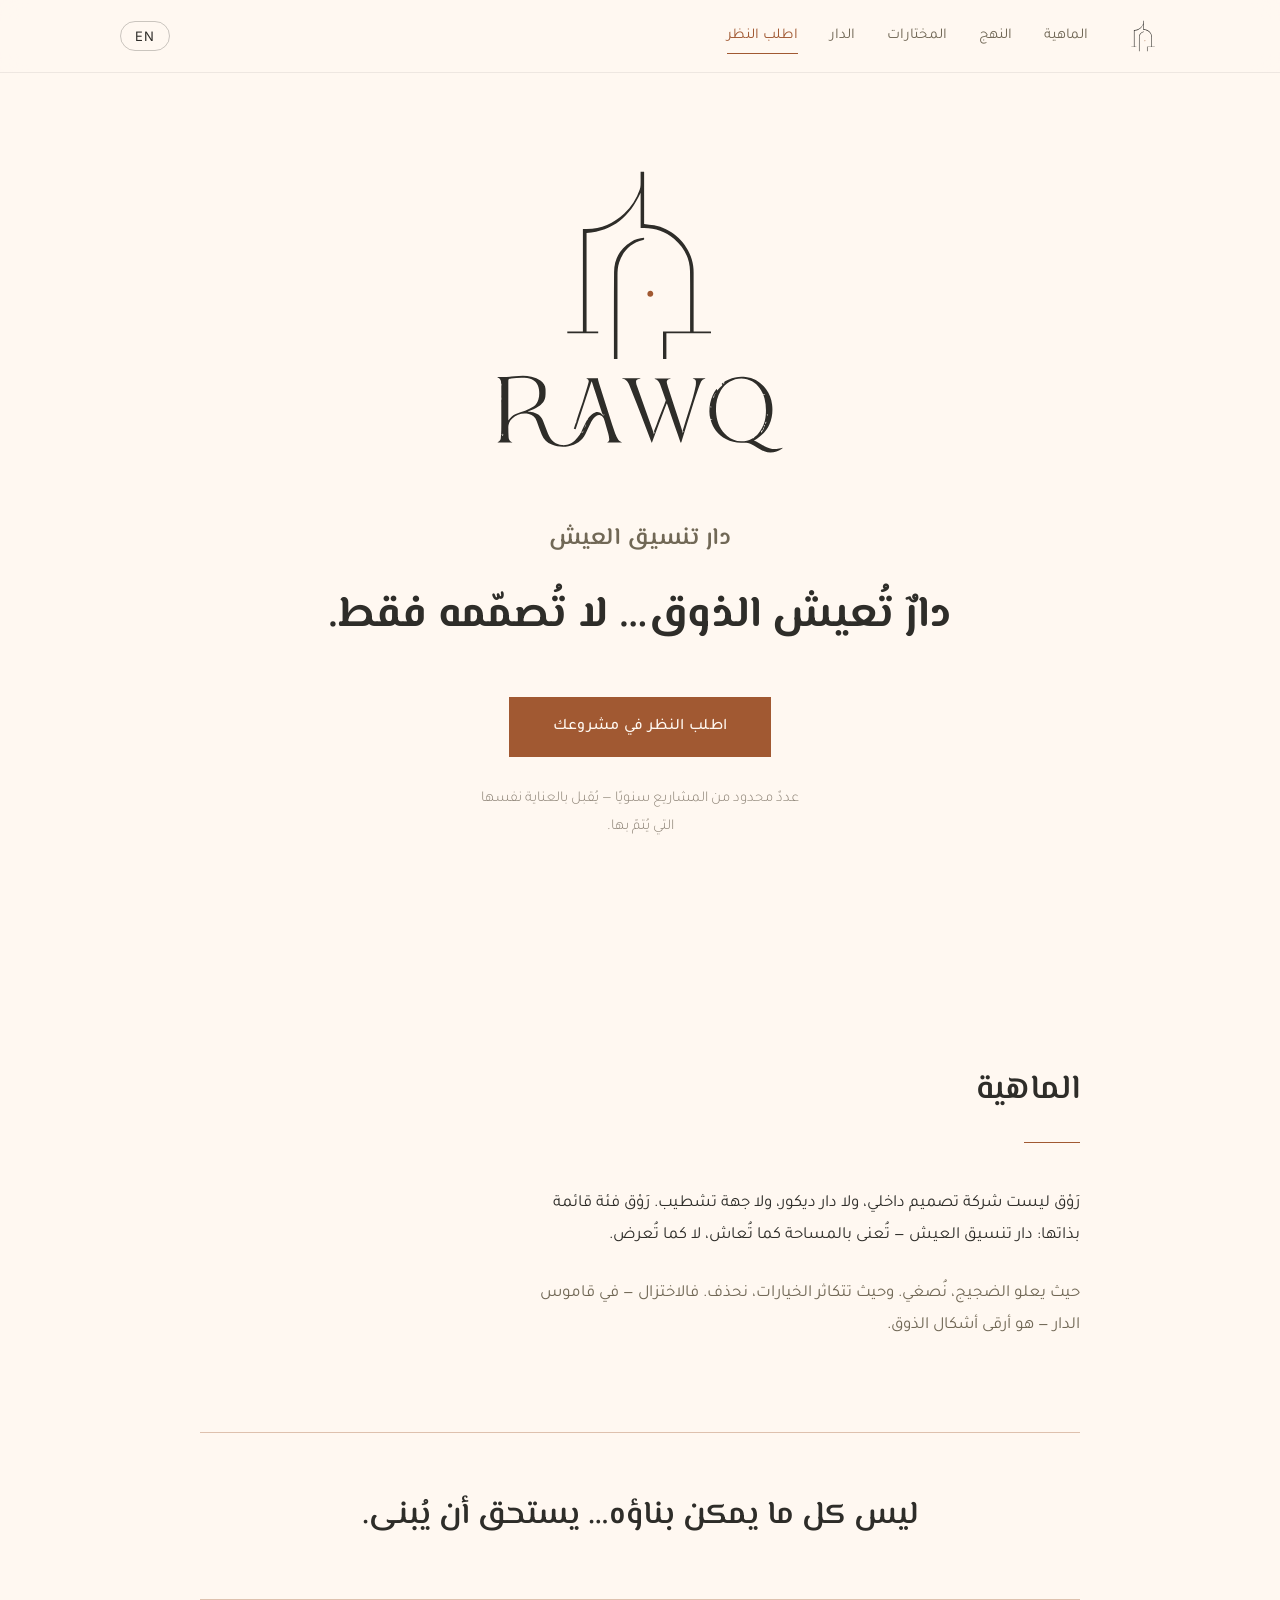
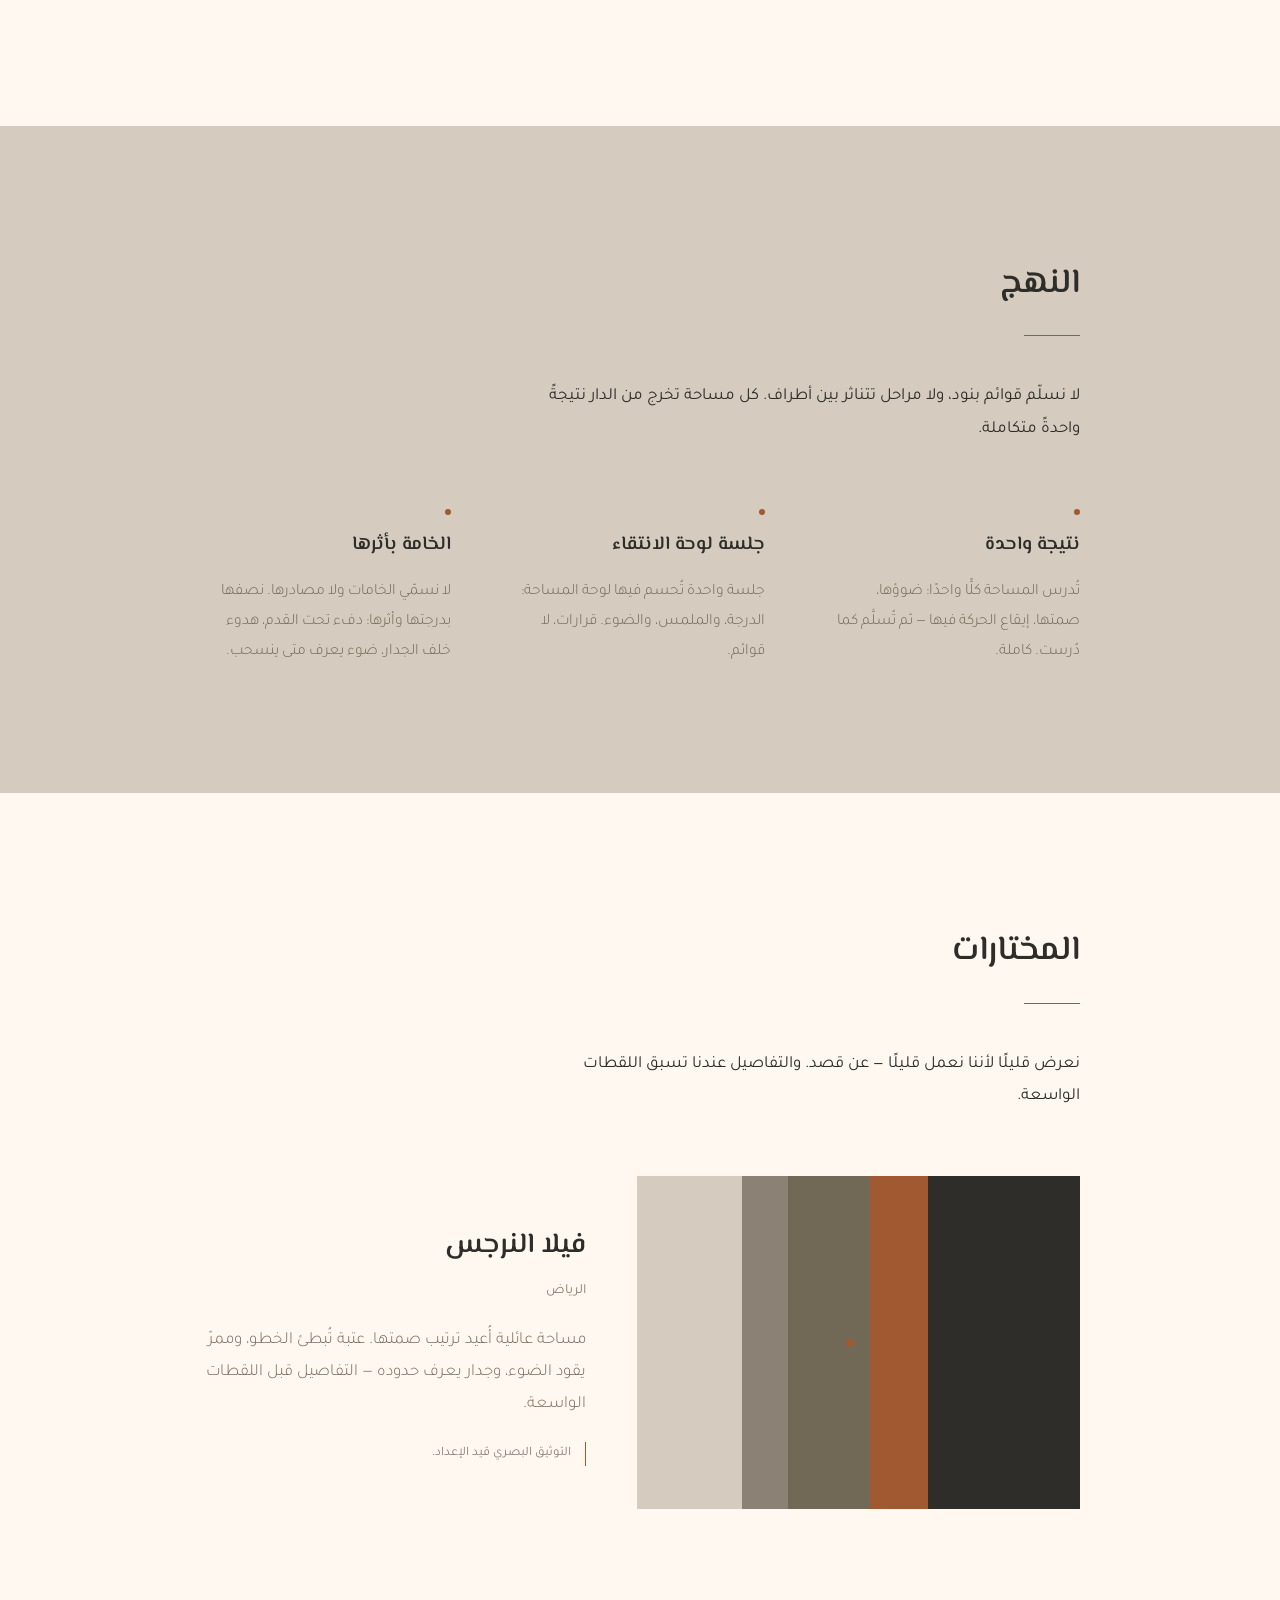
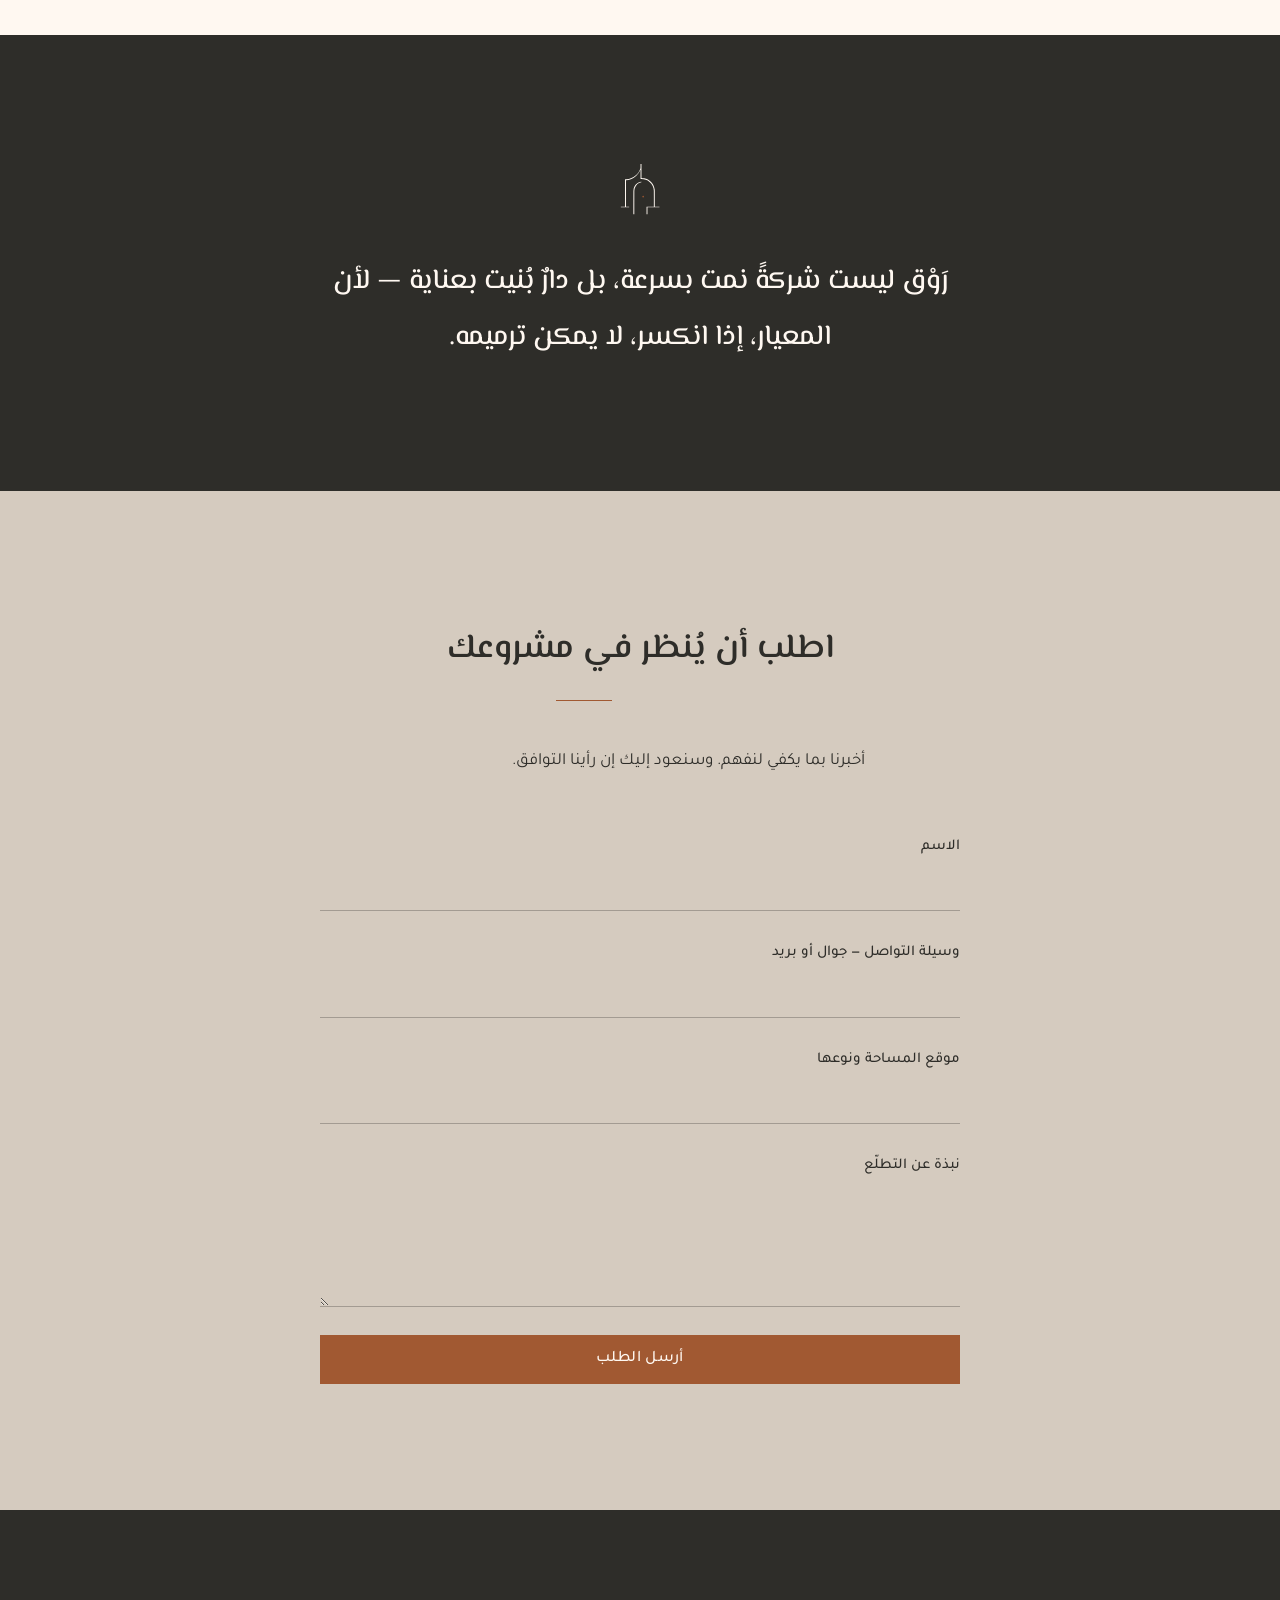
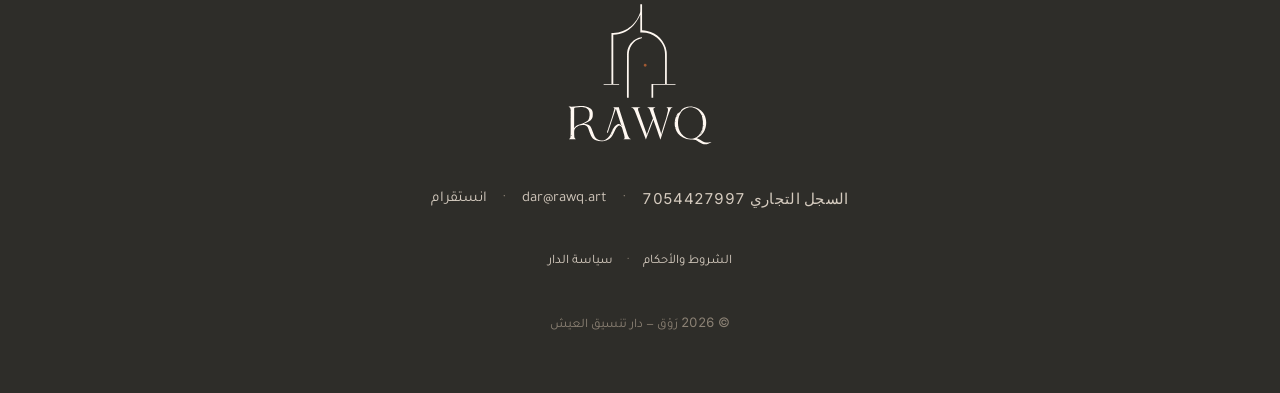
==== public/index.html @ 42e03db9 "Restore live rawq.art site as source and add Terms & House Policy pages - Move the recovered live si" ====
<!DOCTYPE html>
<html lang="ar" dir="rtl">
<head>
  <meta charset="UTF-8">
  <meta name="viewport" content="width=device-width, initial-scale=1.0">
  <title>رَوْق — دار تنسيق العيش</title>
  <meta name="description" content="رَوْق — دار تنسيق العيش. دارٌ تُعيش الذوق… لا تُصمّمه فقط. عدد محدود من المشاريع سنويًا.">

  <link rel="icon" type="image/svg+xml" href="assets/favicon.svg">
  <link rel="canonical" href="https://rawq.art/">
  <link rel="alternate" hreflang="ar" href="https://rawq.art/">
  <link rel="alternate" hreflang="en" href="https://rawq.art/?lang=en">
  <link rel="alternate" hreflang="x-default" href="https://rawq.art/">

  <meta property="og:type" content="website">
  <meta property="og:site_name" content="رَوْق RAWQ">
  <meta property="og:title" content="رَوْق — دار تنسيق العيش">
  <meta property="og:description" content="دارٌ تُعيش الذوق… لا تُصمّمه فقط.">
  <meta property="og:url" content="https://rawq.art/">
  <meta property="og:image" content="https://rawq.art/assets/og.png">
  <meta property="og:image:width" content="1200">
  <meta property="og:image:height" content="630">
  <meta property="og:locale" content="ar_SA">
  <meta property="og:locale:alternate" content="en_US">
  <meta name="twitter:card" content="summary_large_image">

  <meta name="theme-color" content="#FFF8F1">

  <link rel="preconnect" href="https://fonts.googleapis.com">
  <link rel="preconnect" href="https://fonts.gstatic.com" crossorigin>
  <link href="https://fonts.googleapis.com/css2?family=El+Messiri:wght@500;600;700&family=Tajawal:wght@300;400;500&family=Cormorant+Garamond:ital,wght@0,400;0,500;1,400&family=Inter:wght@400;500&display=swap" rel="stylesheet">

  <link rel="stylesheet" href="css/style.css">

  <script type="application/ld+json">
  {
    "@context": "https://schema.org",
    "@type": "Organization",
    "name": "رَوْق RAWQ",
    "alternateName": "RAWQ",
    "url": "https://rawq.art/",
    "email": "dar@rawq.art",
    "logo": "https://rawq.art/assets/logo.svg",
    "description": "دار تنسيق العيش"
  }
  </script>
</head>
<body>

  <a class="skip-link" href="#main" data-i18n="skip">تجاوز إلى المحتوى</a>

  <header class="nav" id="top">
    <div class="nav__inner">
      <a class="nav__mark" href="#top" aria-label="رَوْق RAWQ">
        <img src="assets/favicon.svg" alt="" width="34" height="34">
      </a>
      <nav class="nav__links" aria-label="التنقّل">
        <a href="#what" data-i18n="nav_what">الماهية</a>
        <a href="#approach" data-i18n="nav_approach">النهج</a>
        <a href="#selections" data-i18n="nav_selections">المختارات</a>
        <a href="#house" data-i18n="nav_house">الدار</a>
        <a href="#request" class="nav__cta" data-i18n="nav_request">اطلب النظر</a>
      </nav>
      <button class="lang-toggle" id="langToggle" type="button" aria-label="Switch language">EN</button>
    </div>
  </header>

  <main id="main">

    <!-- Hero -->
    <section class="hero">
      <div class="hero__inner reveal">
        <img class="hero__logo" src="assets/logo.svg" alt="رَوْق RAWQ" width="300" height="299">
        <h1 class="hero__kicker" data-i18n="hero_kicker">دار تنسيق العيش</h1>
        <p class="hero__line" data-i18n="hero_line">دارٌ تُعيش الذوق… لا تُصمّمه فقط.</p>
        <a class="btn" href="#request" data-i18n="hero_cta">اطلب النظر في مشروعك</a>
        <p class="hero__sub" data-i18n="hero_sub">عددٌ محدود من المشاريع سنويًا — يُقبل بالعناية نفسها التي يُتمّ بها.</p>
      </div>
    </section>

    <!-- الماهية -->
    <section class="section" id="what">
      <div class="section__inner">
        <h2 class="section__title reveal" data-i18n="what_title">الماهية</h2>
        <p class="lead reveal" data-i18n="what_p1">رَوْق ليست شركة تصميم داخلي، ولا دار ديكور، ولا جهة تشطيب. رَوْق فئة قائمة بذاتها: دار تنسيق العيش — تُعنى بالمساحة كما تُعاش، لا كما تُعرض.</p>
        <p class="lead reveal" data-i18n="what_p2">حيث يعلو الضجيج، نُصغي. وحيث تتكاثر الخيارات، نحذف. فالاختزال — في قاموس الدار — هو أرقى أشكال الذوق.</p>
      </div>
      <figure class="pullquote reveal">
        <blockquote data-i18n="quote">ليس كل ما يمكن بناؤه… يستحق أن يُبنى.</blockquote>
      </figure>
    </section>

    <!-- النهج -->
    <section class="section section--ivory" id="approach">
      <div class="section__inner">
        <h2 class="section__title reveal" data-i18n="approach_title">النهج</h2>
        <p class="lead reveal" data-i18n="approach_intro">لا نسلّم قوائم بنود، ولا مراحل تتناثر بين أطراف. كل مساحة تخرج من الدار نتيجةً واحدةً متكاملة.</p>
        <div class="approach">
          <article class="approach__item reveal">
            <h3 data-i18n="a1_title">نتيجة واحدة</h3>
            <p data-i18n="a1_body">تُدرس المساحة كلًّا واحدًا: ضوؤها، صمتها، إيقاع الحركة فيها — ثم تُسلَّم كما دُرست. كاملة.</p>
          </article>
          <article class="approach__item reveal">
            <h3 data-i18n="a2_title">جلسة لوحة الانتقاء</h3>
            <p data-i18n="a2_body">جلسة واحدة تُحسم فيها لوحة المساحة: الدرجة، والملمس، والضوء. قرارات، لا قوائم.</p>
          </article>
          <article class="approach__item reveal">
            <h3 data-i18n="a3_title">الخامة بأثرها</h3>
            <p data-i18n="a3_body">لا نسمّي الخامات ولا مصادرها. نصفها بدرجتها وأثرها: دفء تحت القدم، هدوء خلف الجدار، ضوء يعرف متى ينسحب.</p>
          </article>
        </div>
      </div>
    </section>

    <!-- المختارات -->
    <section class="section" id="selections">
      <div class="section__inner">
        <h2 class="section__title reveal" data-i18n="selections_title">المختارات</h2>
        <p class="lead reveal" data-i18n="selections_intro">نعرض قليلًا لأننا نعمل قليلًا — عن قصد. والتفاصيل عندنا تسبق اللقطات الواسعة.</p>
        <div class="projects" id="projectsGrid"><!-- rendered from PROJECTS --></div>
      </div>
    </section>

    <!-- الدار -->
    <section class="section section--dark" id="house">
      <div class="section__inner section__inner--narrow">
        <img class="house__mark reveal" src="assets/mark-inverse.svg" alt="" width="56" height="56">
        <h2 class="visually-hidden" data-i18n="house_title">الدار</h2>
        <p class="house__line reveal" data-i18n="house_line">رَوْق ليست شركةً نمت بسرعة، بل دارٌ بُنيت بعناية — لأن المعيار، إذا انكسر، لا يمكن ترميمه.</p>
      </div>
    </section>

    <!-- اطلب النظر -->
    <section class="section section--ivory" id="request">
      <div class="section__inner section__inner--narrow">
        <h2 class="section__title reveal" data-i18n="request_title">اطلب أن يُنظر في مشروعك</h2>
        <p class="lead reveal" data-i18n="request_intro">أخبرنا بما يكفي لنفهم. وسنعود إليك إن رأينا التوافق.</p>

        <form class="form reveal" id="requestForm" novalidate>
          <div class="form__field">
            <label for="f-name" data-i18n="f_name">الاسم</label>
            <input id="f-name" name="name" type="text" required autocomplete="name">
          </div>
          <div class="form__field">
            <label for="f-contact" data-i18n="f_contact">وسيلة التواصل — جوال أو بريد</label>
            <input id="f-contact" name="contact" type="text" required autocomplete="tel">
          </div>
          <div class="form__field">
            <label for="f-space" data-i18n="f_space">موقع المساحة ونوعها</label>
            <input id="f-space" name="space" type="text" required>
          </div>
          <div class="form__field">
            <label for="f-vision" data-i18n="f_vision">نبذة عن التطلّع</label>
            <textarea id="f-vision" name="vision" rows="5" required></textarea>
          </div>
          <input type="text" name="_gotcha" tabindex="-1" autocomplete="off" aria-hidden="true" class="visually-hidden">
          <button class="btn btn--wide" type="submit" data-i18n="f_submit">أرسل الطلب</button>
        </form>

        <p class="form__thanks" id="formThanks" hidden data-i18n="thanks">وصلنا طلبك. سنعود إليك إن رأينا التوافق.</p>
      </div>
    </section>

  </main>

  <footer class="footer">
    <div class="footer__inner">
      <img class="footer__logo" src="assets/logo-inverse.svg" alt="رَوْق RAWQ" width="150" height="149">
      <div class="footer__meta">
        <span class="num"><span data-i18n="footer_cr">السجل التجاري</span> 7054427997</span>
        <span class="footer__sep" aria-hidden="true">·</span>
        <a id="footerEmail" href="mailto:dar@rawq.art">dar@rawq.art</a>
        <span class="footer__sep" aria-hidden="true">·</span>
        <a id="footerInstagram" href="#" target="_blank" rel="noopener" data-i18n="footer_ig">انستقرام</a>
      </div>
      <p class="footer__links">
        <a href="terms.html" data-i18n="footer_terms">الشروط والأحكام</a>
        <span class="footer__sep" aria-hidden="true">·</span>
        <a href="internal-policy.html" data-i18n="footer_policy">سياسة الدار</a>
      </p>
      <p class="footer__line"><span class="num">© <span id="year">2026</span></span> <span data-i18n="footer_line">رَوْق — دار تنسيق العيش</span></p>
    </div>
  </footer>

  <script src="js/main.js"></script>
</body>
</html>
---- public/css/style.css ----
/* ============================================================
   رَوْق — RAWQ · The House of Curated Living
   نظام «الهادئ البسيط» — الورق يهيمن، والتراكوتا لمسة لا مساحة.
   ============================================================ */

:root {
  --paper:  #FFF8F1;
  --char:   #2E2D29;
  --terra:  #A15932;
  --terra-deep: #8A4B29;
  --olive:  #716856;
  --stone:  #8B8174;
  --ivory:  #D5CBBF;

  --font-head: 'El Messiri', serif;
  --font-body: 'Tajawal', sans-serif;
  --font-latin-head: 'Cormorant Garamond', serif;
  --font-latin-body: 'Inter', sans-serif;

  --measure: 34rem;
  --nav-h: 72px;
}

html[lang="en"] {
  --font-head: 'Cormorant Garamond', serif;
  --font-body: 'Inter', sans-serif;
}

/* ---------- Reset ---------- */
*, *::before, *::after { box-sizing: border-box; margin: 0; padding: 0; }

html { scroll-behavior: smooth; scroll-padding-top: calc(var(--nav-h) + 24px); }

body {
  background: var(--paper);
  color: var(--char);
  font-family: var(--font-body);
  font-weight: 400;
  font-size: 1.0625rem;
  line-height: 1.9;
  -webkit-font-smoothing: antialiased;
  text-rendering: optimizeLegibility;
}

html[lang="en"] body { line-height: 1.75; }

img { max-width: 100%; height: auto; display: block; }

a { color: inherit; text-decoration: none; }

/* Latin numerals & small latin text — Inter, tabular figures */
.num {
  font-family: var(--font-latin-body);
  font-feature-settings: "tnum" 1;
  letter-spacing: 0.02em;
}

.visually-hidden {
  position: absolute !important;
  width: 1px; height: 1px;
  overflow: hidden; clip: rect(0 0 0 0);
  white-space: nowrap;
}

.skip-link {
  position: absolute;
  inset-inline-start: 16px; top: -80px;
  background: var(--char); color: var(--paper);
  padding: 10px 20px; z-index: 100;
  transition: top .2s ease;
}
.skip-link:focus { top: 12px; }

/* ---------- Navigation ---------- */
.nav {
  position: sticky; top: 0; z-index: 50;
  background: rgba(255, 248, 241, 0.88);
  backdrop-filter: blur(12px);
  -webkit-backdrop-filter: blur(12px);
  border-bottom: 1px solid rgba(46, 45, 41, 0.08);
}

.nav__inner {
  max-width: 1120px;
  margin-inline: auto;
  height: var(--nav-h);
  padding-inline: clamp(20px, 4vw, 40px);
  display: flex;
  align-items: center;
  gap: clamp(16px, 3vw, 40px);
}

.nav__mark img { width: 34px; height: 34px; }

.nav__links {
  display: flex;
  align-items: center;
  gap: clamp(14px, 2.5vw, 32px);
  font-size: 0.9375rem;
}

.nav__links a {
  color: var(--olive);
  transition: color .25s ease;
  padding-block: 4px;
}
.nav__links a:hover { color: var(--char); }

.nav__links a.nav__cta {
  color: var(--terra);
  border-bottom: 1px solid var(--terra);
  padding-bottom: 2px;
}
.nav__links a.nav__cta:hover { color: var(--terra-deep); border-color: var(--terra-deep); }

.lang-toggle {
  margin-inline-start: auto;
  font-family: var(--font-latin-body);
  font-size: 0.8125rem;
  letter-spacing: 0.08em;
  background: none;
  border: 1px solid rgba(46, 45, 41, 0.25);
  color: var(--char);
  padding: 6px 14px;
  border-radius: 999px;
  cursor: pointer;
  transition: border-color .25s ease, color .25s ease;
}
.lang-toggle:hover { border-color: var(--terra); color: var(--terra); }

@media (max-width: 640px) {
  .nav__links a:not(.nav__cta) { display: none; }
}

/* ---------- Hero ---------- */
.hero {
  min-height: calc(100svh - var(--nav-h));
  display: grid;
  place-items: center;
  padding: clamp(64px, 10vh, 120px) 24px;
}

.hero__inner {
  text-align: center;
  display: flex;
  flex-direction: column;
  align-items: center;
}

.hero__logo {
  width: clamp(190px, 26vw, 300px);
  height: auto;
  margin-bottom: clamp(40px, 6vh, 64px);
}

.hero__kicker {
  font-family: var(--font-head);
  font-weight: 600;
  font-size: clamp(1.25rem, 2.2vw, 1.5rem);
  letter-spacing: 0.02em;
  color: var(--olive);
  margin-bottom: 20px;
}

.hero__line {
  font-family: var(--font-head);
  font-weight: 700;
  font-size: clamp(1.75rem, 4.2vw, 2.75rem);
  line-height: 1.6;
  max-width: 34ch;
  margin-bottom: clamp(36px, 5vh, 52px);
}

html[lang="en"] .hero__line { font-weight: 500; line-height: 1.35; }

.hero__sub {
  margin-top: 28px;
  font-size: 0.9375rem;
  font-weight: 300;
  color: var(--stone);
  max-width: 42ch;
}

/* ---------- Buttons ---------- */
.btn {
  display: inline-block;
  background: var(--terra);
  color: var(--paper);
  font-family: var(--font-body);
  font-size: 1rem;
  font-weight: 500;
  padding: 15px 44px;
  letter-spacing: 0.02em;
  transition: background .3s ease;
}
.btn:hover { background: var(--terra-deep); }
.btn--wide { width: 100%; text-align: center; border: none; cursor: pointer; }

/* ---------- Sections ---------- */
.section { padding: clamp(96px, 14vh, 168px) 24px; }

.section--ivory { background: var(--ivory); }

.section--dark {
  background: var(--char);
  color: var(--paper);
}

.section__inner {
  max-width: 880px;
  margin-inline: auto;
}

.section__inner--narrow { max-width: 640px; text-align: center; }

.section__title {
  font-family: var(--font-head);
  font-weight: 600;
  font-size: clamp(1.625rem, 3vw, 2.125rem);
  margin-bottom: clamp(32px, 5vh, 48px);
  position: relative;
  padding-bottom: 20px;
}

.section__title::after {
  content: "";
  position: absolute;
  bottom: 0;
  inset-inline-start: 0;
  width: 56px;
  height: 1px;
  background: var(--terra);
}

.section__inner--narrow .section__title::after {
  inset-inline-start: 50%;
  transform: translateX(-50%);
}

.lead {
  max-width: var(--measure);
  margin-bottom: 1.5em;
  color: var(--char);
}

.lead + .lead { color: var(--olive); }

/* ---------- Pull quote ---------- */
.pullquote {
  max-width: 880px;
  margin: clamp(72px, 10vh, 112px) auto 0;
  text-align: center;
  padding-block: clamp(40px, 6vh, 56px);
  border-top: 1px solid rgba(161, 89, 50, 0.35);
  border-bottom: 1px solid rgba(161, 89, 50, 0.35);
}

.pullquote blockquote {
  font-family: var(--font-head);
  font-weight: 600;
  font-size: clamp(1.375rem, 3vw, 2rem);
  line-height: 1.8;
  color: var(--char);
}

html[lang="en"] .pullquote blockquote { font-style: italic; font-weight: 400; line-height: 1.4; }

/* ---------- Approach ---------- */
.approach {
  display: grid;
  grid-template-columns: repeat(auto-fit, minmax(230px, 1fr));
  gap: clamp(36px, 5vw, 64px);
  margin-top: clamp(48px, 7vh, 72px);
}

.approach__item h3 {
  font-family: var(--font-head);
  font-weight: 600;
  font-size: 1.1875rem;
  margin-bottom: 14px;
  position: relative;
  padding-top: 18px;
}

.approach__item h3::before {
  content: "";
  position: absolute;
  top: 0;
  inset-inline-start: 0;
  width: 6px; height: 6px;
  border-radius: 50%;
  background: var(--terra);
}

.approach__item p {
  font-size: 0.9875rem;
  font-weight: 300;
  color: var(--olive);
}

/* ---------- Projects ---------- */
.projects { margin-top: clamp(48px, 7vh, 72px); display: grid; gap: 72px; }

.project {
  display: grid;
  gap: clamp(28px, 4vw, 56px);
  align-items: center;
}

@media (min-width: 780px) {
  .project { grid-template-columns: 1.15fr 1fr; }
}

.project__visual {
  aspect-ratio: 4 / 3;
  overflow: hidden;
  background: var(--ivory);
}

.project__visual img { width: 100%; height: 100%; object-fit: cover; }

/* لوح لوني من الهوية — placeholder راقٍ إلى حين توفر التصوير */
.palette-board {
  width: 100%; height: 100%;
  display: grid;
  grid-template-columns: 2.6fr 1fr 1.4fr 0.8fr 1.8fr;
  position: relative;
}

.palette-board::after {
  content: "";
  position: absolute;
  top: 50%; inset-inline-start: 50%;
  transform: translate(-50%, -50%);
  width: 8px; height: 8px;
  border-radius: 50%;
  background: var(--terra);
}

.palette-board span { display: block; }

.project__name {
  font-family: var(--font-head);
  font-weight: 600;
  font-size: clamp(1.375rem, 2.4vw, 1.75rem);
  margin-bottom: 6px;
}

.project__place {
  font-size: 0.875rem;
  color: var(--stone);
  margin-bottom: 20px;
}

.project__desc {
  font-weight: 300;
  color: var(--olive);
  max-width: 46ch;
  margin-bottom: 20px;
}

.project__note {
  font-size: 0.8125rem;
  color: var(--stone);
  padding-inline-start: 14px;
  border-inline-start: 1px solid var(--terra);
}

/* ---------- The House ---------- */
.house__mark { margin: 0 auto clamp(28px, 4vh, 40px); width: 56px; height: 56px; opacity: 0.9; }

.house__line {
  font-family: var(--font-head);
  font-weight: 500;
  font-size: clamp(1.25rem, 2.6vw, 1.75rem);
  line-height: 2;
  color: var(--paper);
}

html[lang="en"] .house__line { line-height: 1.5; }

/* ---------- Form ---------- */
.form {
  margin-top: clamp(40px, 6vh, 56px);
  text-align: start;
  display: grid;
  gap: 28px;
}

.form__field { display: grid; gap: 10px; }

.form__field label {
  font-size: 0.9375rem;
  font-weight: 500;
  color: var(--char);
}

.form__field input,
.form__field textarea {
  font-family: var(--font-body);
  font-size: 1rem;
  color: var(--char);
  background: transparent;
  border: none;
  border-bottom: 1px solid rgba(46, 45, 41, 0.3);
  padding: 10px 2px;
  border-radius: 0;
  transition: border-color .3s ease;
}

.form__field textarea { resize: vertical; }

.form__field input:focus,
.form__field textarea:focus {
  outline: none;
  border-bottom-color: var(--terra);
}

.form__thanks {
  margin-top: clamp(40px, 6vh, 56px);
  font-family: var(--font-head);
  font-size: 1.25rem;
  color: var(--char);
  padding-block: 32px;
  border-top: 1px solid rgba(161, 89, 50, 0.35);
  border-bottom: 1px solid rgba(161, 89, 50, 0.35);
}

/* ---------- Footer ---------- */
.footer {
  background: var(--char);
  color: var(--paper);
  padding: clamp(72px, 10vh, 104px) 24px clamp(40px, 6vh, 56px);
  text-align: center;
}

.footer__inner {
  max-width: 880px;
  margin-inline: auto;
  display: flex;
  flex-direction: column;
  align-items: center;
  gap: 36px;
}

.footer__logo { width: 150px; height: auto; }

.footer__meta {
  display: flex;
  flex-wrap: wrap;
  justify-content: center;
  align-items: center;
  gap: 16px;
  font-size: 0.9375rem;
  color: var(--ivory);
}

.footer__meta a { transition: color .25s ease; }
.footer__meta a:hover { color: var(--terra); }

.footer__sep { color: var(--stone); }

.footer__line {
  font-size: 0.8125rem;
  color: var(--stone);
}

/* ---------- Legal / policy pages ---------- */
.legal { padding-top: clamp(56px, 8vh, 88px); }

.legal .section__inner { max-width: 720px; }

.legal__updated {
  font-size: 0.8125rem;
  color: var(--stone);
  margin-top: -24px;
  margin-bottom: clamp(40px, 6vh, 56px);
}

.legal h2 {
  font-family: var(--font-head);
  font-weight: 600;
  font-size: 1.25rem;
  margin: 2.4em 0 0.7em;
  color: var(--char);
}

.legal p,
.legal li {
  font-weight: 300;
  color: var(--olive);
  margin-bottom: 1em;
}

.legal ul {
  padding-inline-start: 1.3em;
  margin-bottom: 1em;
}

.legal li { margin-bottom: 0.4em; }

.footer__links {
  font-size: 0.8125rem;
  color: var(--ivory);
  display: flex;
  gap: 14px;
  align-items: center;
}

.footer__links a { transition: color .25s ease; }
.footer__links a:hover { color: var(--terra); }

/* ---------- Reveal on scroll ----------
   يُخفى العنصر فقط عندما يعلن JS جاهزيته (html.reveal-ready) —
   بلا JS يبقى المحتوى ظاهرًا كاملًا. */
html.reveal-ready .reveal {
  opacity: 0;
  transform: translateY(24px);
  transition: opacity .9s cubic-bezier(.22,.61,.36,1), transform .9s cubic-bezier(.22,.61,.36,1);
}

html.reveal-ready .reveal.is-visible { opacity: 1; transform: none; }

@media (prefers-reduced-motion: reduce) {
  html { scroll-behavior: auto; }
  .reveal { opacity: 1; transform: none; transition: none; }
}
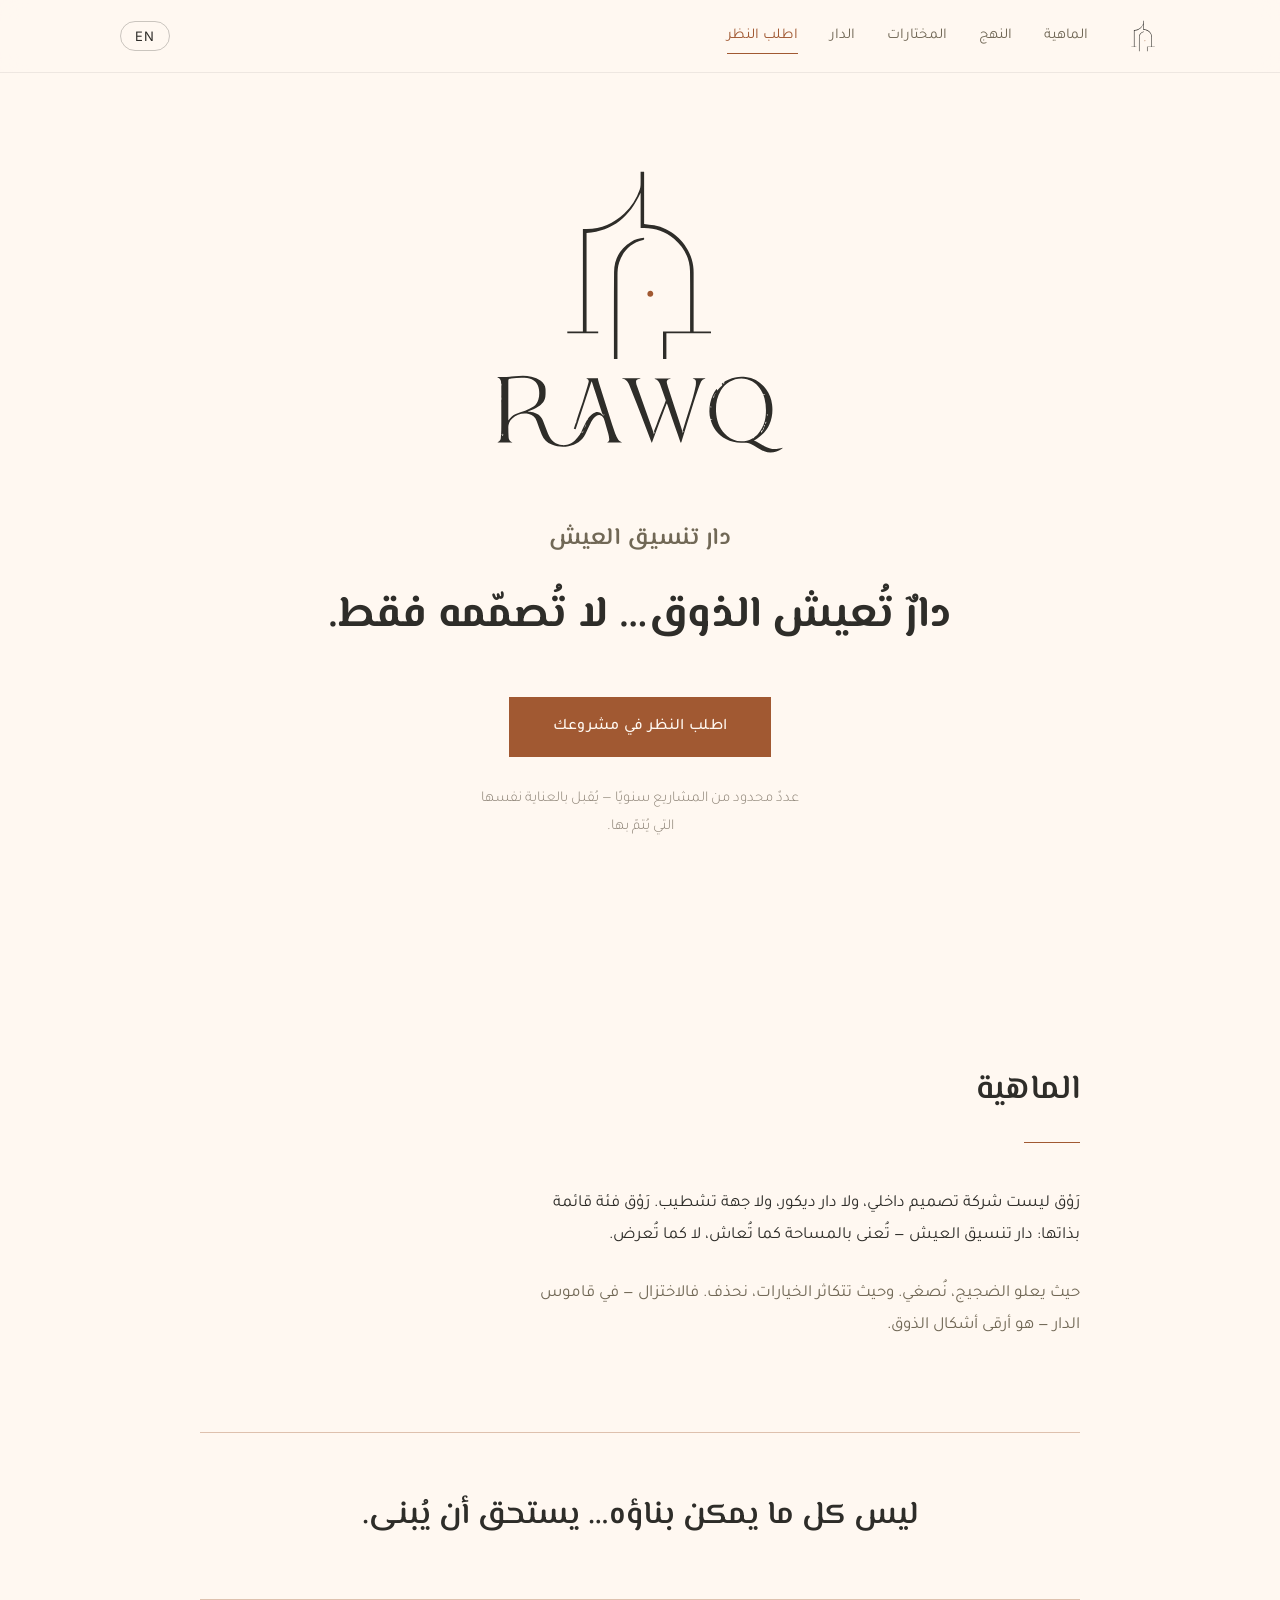
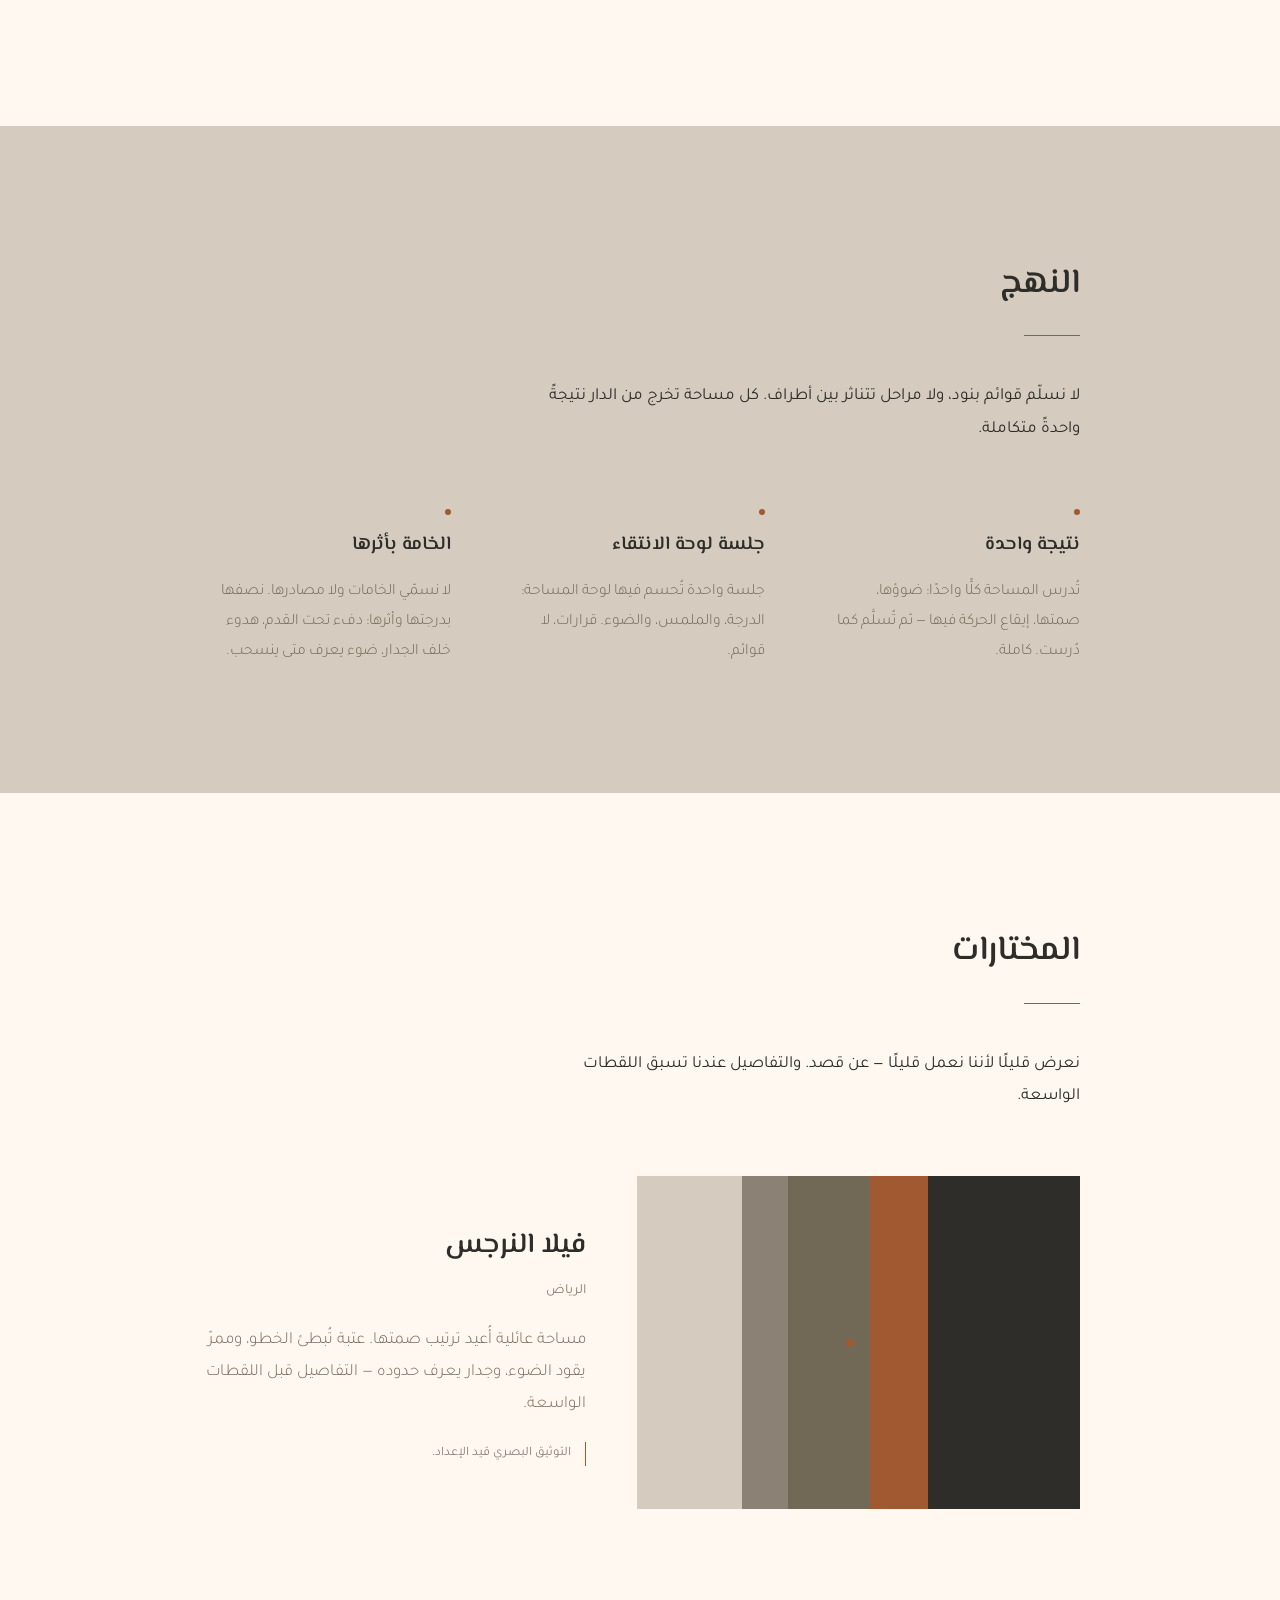
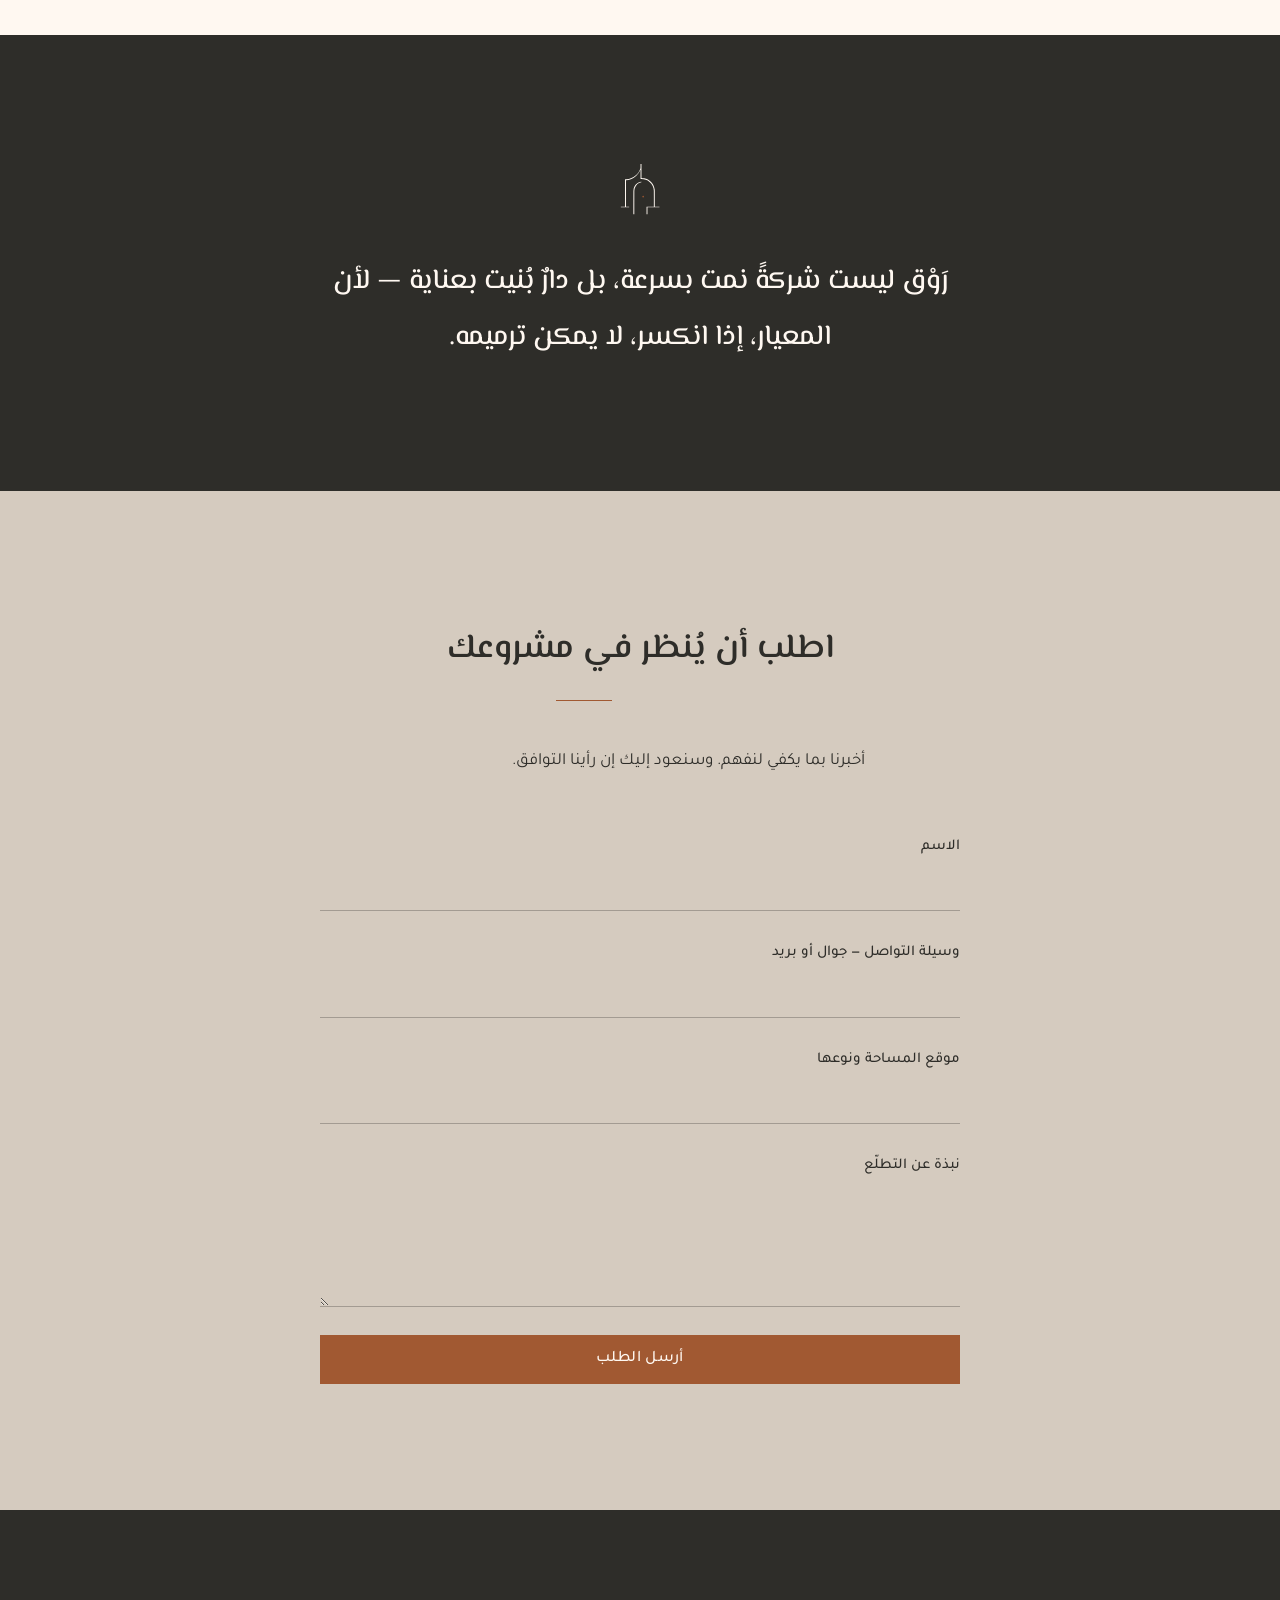
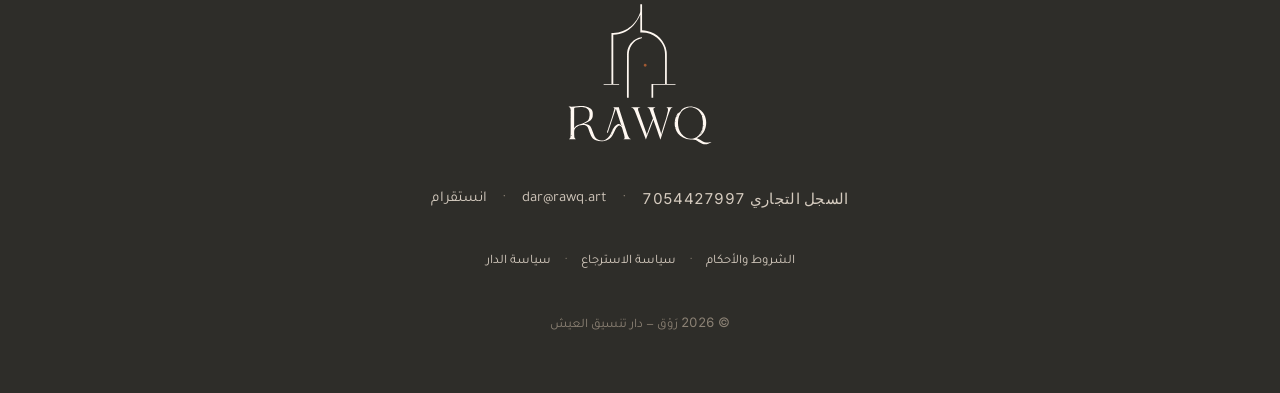
==== commit 56e6ba97: "Replace drafted terms with official text and add refund policy - terms.html: the official الشروط وال" ====
--- a/public/index.html
+++ b/public/index.html
@@ -174,9 +174,11 @@
         <a id="footerInstagram" href="#" target="_blank" rel="noopener" data-i18n="footer_ig">انستقرام</a>
       </div>
       <p class="footer__links">
-        <a href="terms.html" data-i18n="footer_terms">الشروط والأحكام</a>
+        <a href="/terms" data-i18n="footer_terms">الشروط والأحكام</a>
         <span class="footer__sep" aria-hidden="true">·</span>
-        <a href="internal-policy.html" data-i18n="footer_policy">سياسة الدار</a>
+        <a href="/refund-policy" data-i18n="footer_refund">سياسة الاسترجاع</a>
+        <span class="footer__sep" aria-hidden="true">·</span>
+        <a href="/internal-policy" data-i18n="footer_policy">سياسة الدار</a>
       </p>
       <p class="footer__line"><span class="num">© <span id="year">2026</span></span> <span data-i18n="footer_line">رَوْق — دار تنسيق العيش</span></p>
     </div>
